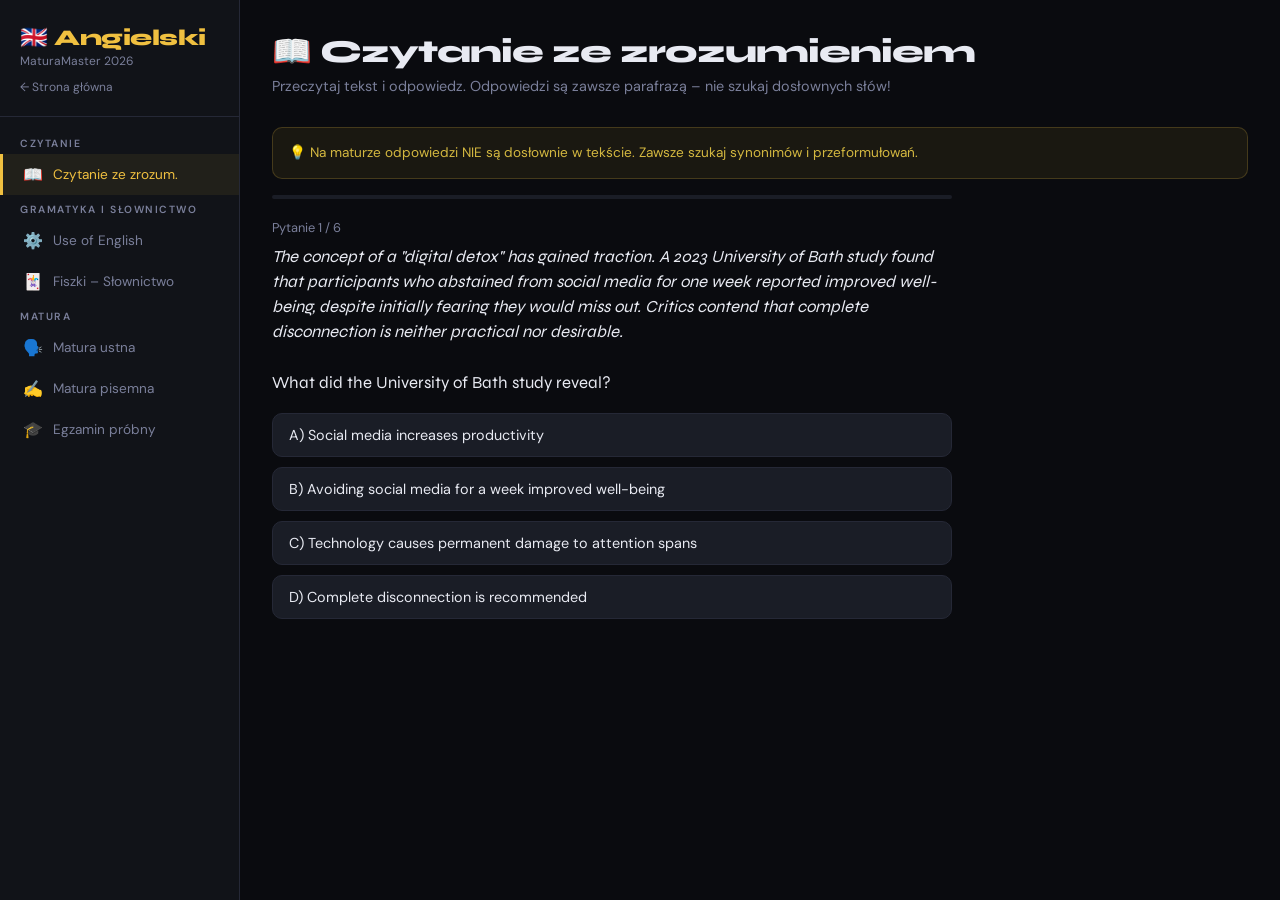
==== ang/index.html @ 71933442 "Pliki" ====
<!DOCTYPE html>
<html lang="pl">
<head>
<meta charset="UTF-8">
<meta name="viewport" content="width=device-width, initial-scale=1.0">
<title>Angielski – MaturaMaster 2026</title>
<link rel="stylesheet" href="../shared/style.css">
</head>
<body>
<button class="menu-toggle" onclick="toggleSidebar()">☰</button>
<div class="overlay" id="overlay" onclick="closeSidebar()"></div>

<nav class="sidebar" id="sidebar">
  <div class="logo">
    <h1>🇬🇧 Angielski</h1>
    <span>MaturaMaster 2026</span>
    <a href="../index.html" class="back">← Strona główna</a>
  </div>
  <div class="nav">
    <div class="nav-section">Czytanie</div>
    <button class="nav-btn active" onclick="showTab('czytanie')" data-tab="czytanie"><span class="icon">📖</span> Czytanie ze zrozum.</button>
    <div class="nav-section">Gramatyka i słownictwo</div>
    <button class="nav-btn" onclick="showTab('gramatyka')" data-tab="gramatyka"><span class="icon">⚙️</span> Use of English</button>
    <button class="nav-btn" onclick="showTab('fiszki')" data-tab="fiszki"><span class="icon">🃏</span> Fiszki – Słownictwo</button>
    <div class="nav-section">Matura</div>
    <button class="nav-btn" onclick="showTab('ustna')" data-tab="ustna"><span class="icon">🗣️</span> Matura ustna</button>
    <button class="nav-btn" onclick="showTab('pisemna')" data-tab="pisemna"><span class="icon">✍️</span> Matura pisemna</button>
    <button class="nav-btn" onclick="showTab('egzamin')" data-tab="egzamin"><span class="icon">🎓</span> Egzamin próbny</button>
  </div>
</nav>

<main class="main">

<!-- CZYTANIE -->
<div class="tab active" id="tab-czytanie">
  <div class="page-header"><h2>📖 Czytanie ze zrozumieniem</h2><p>Przeczytaj tekst i odpowiedz. Odpowiedzi są zawsze parafrazą – nie szukaj dosłownych słów!</p></div>
  <div class="info-box">💡 Na maturze odpowiedzi NIE są dosłownie w tekście. Zawsze szukaj synonimów i przeformułowań.</div>
  <div class="quiz-container" id="czytanie-container"></div>
</div>

<!-- GRAMATYKA -->
<div class="tab" id="tab-gramatyka">
  <div class="page-header"><h2>⚙️ Use of English</h2><p>Czasy, struktury, kolokacje, rejestry, słowotwórstwo.</p></div>
  <div class="quiz-container" id="gramatyka-container"></div>
</div>

<!-- FISZKI -->
<div class="tab" id="tab-fiszki">
  <div class="page-header"><h2>🃏 Fiszki – Słownictwo zaawansowane</h2><p>Kliknij kartę, aby odwrócić.</p></div>
  <div class="flashcard-container">
    <div class="flashcard-wrap" onclick="fcFlip('en')">
      <div class="flashcard" id="en-card">
        <div class="flashcard-front"><div class="label">VOCABULARY</div><div class="term" id="en-fc-front">…</div></div>
        <div class="flashcard-back"><div class="def" id="en-fc-back">…</div></div>
      </div>
    </div>
    <div class="flashcard-nav">
      <button class="btn btn-secondary" onclick="fcPrev('en')">← Poprzednia</button>
      <span class="fc-counter" id="en-fc-counter">1 / 1</span>
      <button class="btn btn-secondary" onclick="fcNext('en')">Następna →</button>
    </div>
  </div>
</div>

<!-- MATURA USTNA -->
<div class="tab" id="tab-ustna">
  <div class="page-header"><h2>🗣️ Matura ustna – Angielski</h2><p>Wylosuj pytanie, przygotuj odpowiedź (30 sek), mów min. 2 minuty.</p></div>
  <div class="card">
    <h3>🎲 Losowanie pytania</h3>
    <div id="en-q-box" style="font-size:1.05rem;font-family:var(--font-head);padding:16px;background:var(--surface2);border-radius:10px;min-height:56px;color:var(--muted);margin-bottom:16px">
      Naciśnij przycisk, aby wylosować pytanie…
    </div>
    <div style="display:flex;gap:10px;flex-wrap:wrap">
      <button class="btn btn-primary" onclick="losuj()">🎲 Losuj pytanie</button>
      <button class="btn btn-secondary" onclick="pokazOdp()">👁️ Pokaż wzorcową odpowiedź</button>
    </div>
    <div class="answer-feedback feedback-info" id="en-ans-box" style="margin-top:12px"></div>
  </div>
  <div class="card">
    <h3>🖼️ Opis fotografii – schemat</h3>
    <div style="font-size:.87rem;line-height:1.9;color:#c8ccd8">
      <p><strong style="color:var(--accent)">Krok 1 – Opis ogólny:</strong> "The photo shows... / In this picture I can see..."</p>
      <p style="margin-top:8px"><strong style="color:var(--accent)">Krok 2 – Szczegóły:</strong> "In the foreground... There are... who appear to be... The atmosphere seems..."</p>
      <p style="margin-top:8px"><strong style="color:var(--accent)">Krok 3 – Spekulacja:</strong> "This picture might illustrate... / It could be related to..."</p>
      <p style="margin-top:8px"><strong style="color:var(--accent)">Krok 4 – Pytania egzaminatora:</strong> Odpowiadaj bezpośrednio. "In my opinion... / That's a good point, however..."</p>
    </div>
  </div>
  <div class="card">
    <h3>💬 Przydatne zwroty</h3>
    <div style="display:grid;grid-template-columns:1fr 1fr;gap:16px;font-size:.83rem">
      <div><div style="color:var(--accent);font-weight:700;margin-bottom:6px">Wyrażanie opinii</div>
        <div style="color:#c8ccd8;line-height:2">In my opinion…<br>I strongly believe that…<br>From my perspective…<br>It seems to me that…</div></div>
      <div><div style="color:var(--accent);font-weight:700;margin-bottom:6px">Zgoda / niezgoda</div>
        <div style="color:#c8ccd8;line-height:2">I completely agree…<br>That's valid, however…<br>I see your point, but…<br>I beg to differ…</div></div>
      <div><div style="color:var(--accent);font-weight:700;margin-bottom:6px">Czas do myślenia</div>
        <div style="color:#c8ccd8;line-height:2">That's an interesting question…<br>Let me think about this…<br>Well, I would say…</div></div>
      <div><div style="color:var(--accent);font-weight:700;margin-bottom:6px">Podsumowanie</div>
        <div style="color:#c8ccd8;line-height:2">To sum up…<br>In conclusion…<br>All things considered…</div></div>
    </div>
  </div>
</div>

<!-- MATURA PISEMNA -->
<div class="tab" id="tab-pisemna">
  <div class="page-header"><h2>✍️ Matura pisemna – Szablony</h2><p>Kliknij szablon, aby rozwinąć.</p></div>
  <div id="pisemna-list"></div>
</div>

<!-- EGZAMIN -->
<div class="tab" id="tab-egzamin">
  <div class="page-header"><h2>🎓 Egzamin próbny – Angielski</h2><p>10 zadań: czytanie, gramatyka, słownictwo.</p></div>
  <div class="quiz-container" id="egzamin-container"></div>
</div>

</main>
<script src="../shared/engine.js"></script>
<script src="data.js"></script>
<script>
let aktywneQ = null;
function losuj() {
  let q;
  do { q = angUstnaData[Math.floor(Math.random() * angUstnaData.length)]; }
  while (q === aktywneQ && angUstnaData.length > 1);
  aktywneQ = q;
  const box = document.getElementById('en-q-box');
  box.textContent = q.q; box.style.color = 'var(--text)';
  const ans = document.getElementById('en-ans-box');
  ans.classList.remove('show'); ans.innerHTML = '';
}
function pokazOdp() {
  if (!aktywneQ) { losuj(); return; }
  const ans = document.getElementById('en-ans-box');
  ans.innerHTML = '<strong>Wzorcowa odpowiedź:</strong><br>' + aktywneQ.a;
  ans.classList.add('show');
}
function renderPisemna() {
  document.getElementById('pisemna-list').innerHTML = angPisemnaTemplates.map((t, i) => `
    <div class="accordion-item">
      <div class="accordion-header" onclick="this.parentElement.classList.toggle('open')">
        <div class="accordion-num">${i+1}</div>
        <div class="accordion-q">${t.title}</div>
        <span class="accordion-arrow">▼</span>
      </div>
      <div class="accordion-body">${t.content}</div>
    </div>`).join('');
}
window.addEventListener('DOMContentLoaded', () => {
  QE.init('read', angReadingData, 'czytanie-container');
  QE.init('gram', angGramatykaData, 'gramatyka-container');
  QE.init('aegz', angEgzaminData, 'egzamin-container');
  QE.fcInit('en', angFiszki);
  renderPisemna();
});
</script>
</body>
</html>
---- shared/style.css ----
@import url('https://fonts.googleapis.com/css2?family=Syne:wght@400;600;700;800&family=DM+Sans:ital,wght@0,300;0,400;0,500;1,300&display=swap');

:root {
  --bg: #0a0b0f;
  --surface: #111318;
  --surface2: #1a1d26;
  --border: #252836;
  --accent: #f0c040;
  --accent2: #e05a5a;
  --accent3: #5a9cf0;
  --accent4: #5ae0a0;
  --text: #e8eaf2;
  --muted: #7a7f9a;
  --radius: 12px;
  --font-head: 'Syne', sans-serif;
  --font-body: 'DM Sans', sans-serif;
}

* { box-sizing: border-box; margin: 0; padding: 0; }

body {
  font-family: var(--font-body);
  background: var(--bg);
  color: var(--text);
  min-height: 100vh;
  display: flex;
  overflow-x: hidden;
}

/* SIDEBAR */
.sidebar {
  width: 240px;
  min-height: 100vh;
  background: var(--surface);
  border-right: 1px solid var(--border);
  display: flex;
  flex-direction: column;
  position: fixed;
  left: 0; top: 0; bottom: 0;
  z-index: 100;
  transition: transform .3s ease;
}
.logo { padding: 24px 20px 20px; border-bottom: 1px solid var(--border); }
.logo h1 { font-family: var(--font-head); font-size: 1.4rem; font-weight: 800; color: var(--accent); letter-spacing: -0.5px; }
.logo span { color: var(--muted); font-size: .75rem; display: block; margin-top: 2px; }
.logo a.back { display: inline-block; margin-top: 10px; font-size: .75rem; color: var(--muted); text-decoration: none; }
.logo a.back:hover { color: var(--accent); }

.nav { flex: 1; padding: 12px 0; overflow-y: auto; }
.nav-section { padding: 8px 20px 4px; font-size: .65rem; text-transform: uppercase; letter-spacing: 1.5px; color: var(--muted); font-weight: 600; }
.nav-btn {
  display: flex; align-items: center; gap: 10px;
  width: 100%; padding: 10px 20px;
  background: none; border: none; cursor: pointer;
  color: var(--muted); font-family: var(--font-body);
  font-size: .85rem; text-align: left;
  transition: all .2s; border-left: 3px solid transparent;
}
.nav-btn:hover { color: var(--text); background: var(--surface2); }
.nav-btn.active { color: var(--accent); border-left-color: var(--accent); background: rgba(240,192,64,.07); }
.nav-btn .icon { font-size: 1rem; width: 20px; text-align: center; }

/* MAIN */
.main { margin-left: 240px; flex: 1; padding: 32px; max-width: calc(100vw - 240px); }
.tab { display: none; }
.tab.active { display: block; }

/* PAGE HEADER */
.page-header { margin-bottom: 32px; }
.page-header h2 { font-family: var(--font-head); font-size: 2rem; font-weight: 800; letter-spacing: -1px; }
.page-header p { color: var(--muted); margin-top: 6px; font-size: .9rem; }

/* CARDS */
.card { background: var(--surface); border: 1px solid var(--border); border-radius: var(--radius); padding: 24px; margin-bottom: 20px; }
.card h3 { font-family: var(--font-head); font-size: 1.05rem; font-weight: 700; margin-bottom: 12px; color: var(--accent); }

/* STATS ROW */
.stats-row { display: grid; grid-template-columns: repeat(auto-fit, minmax(140px, 1fr)); gap: 16px; margin-bottom: 24px; }
.stat-card { background: var(--surface); border: 1px solid var(--border); border-radius: var(--radius); padding: 20px; text-align: center; }
.stat-card .val { font-family: var(--font-head); font-size: 2rem; font-weight: 800; }
.stat-card .lbl { font-size: .72rem; color: var(--muted); margin-top: 4px; text-transform: uppercase; letter-spacing: 1px; }

/* ACCORDION */
.accordion-item { border: 1px solid var(--border); border-radius: 10px; margin-bottom: 8px; overflow: hidden; }
.accordion-header { display: flex; align-items: flex-start; gap: 12px; padding: 14px 16px; background: var(--surface2); cursor: pointer; transition: background .2s; }
.accordion-header:hover { background: #1e2130; }
.accordion-num { background: var(--accent); color: #000; font-family: var(--font-head); font-weight: 800; font-size: .75rem; min-width: 28px; height: 28px; border-radius: 8px; display: flex; align-items: center; justify-content: center; flex-shrink: 0; margin-top: 1px; }
.accordion-num.imp { background: var(--accent2); color: #fff; }
.accordion-q { font-size: .875rem; line-height: 1.5; flex: 1; }
.accordion-arrow { color: var(--muted); transition: transform .2s; flex-shrink: 0; font-size: .8rem; }
.accordion-item.open .accordion-arrow { transform: rotate(180deg); }
.accordion-body { display: none; padding: 16px; background: var(--bg); border-top: 1px solid var(--border); font-size: .87rem; line-height: 1.7; color: #c8ccd8; }
.accordion-item.open .accordion-body { display: block; }

/* QUIZ */
.quiz-container { max-width: 680px; }
.quiz-question-num { color: var(--muted); font-size: .8rem; margin-bottom: 8px; }
.quiz-question-text { font-family: var(--font-head); font-size: 1.05rem; margin-bottom: 18px; line-height: 1.5; }
.quiz-options { display: flex; flex-direction: column; gap: 10px; margin-bottom: 24px; }
.quiz-option { padding: 12px 16px; border: 1px solid var(--border); border-radius: 10px; cursor: pointer; background: var(--surface2); transition: all .2s; font-size: .9rem; text-align: left; color: var(--text); font-family: var(--font-body); }
.quiz-option:hover:not(.disabled) { border-color: var(--accent); }
.quiz-option.correct { border-color: var(--accent4); background: rgba(90,224,160,.1); color: var(--accent4); }
.quiz-option.wrong { border-color: var(--accent2); background: rgba(224,90,90,.1); color: var(--accent2); }
.quiz-option.disabled { pointer-events: none; }

.quiz-open-input { width: 100%; background: var(--surface2); border: 1px solid var(--border); border-radius: 10px; padding: 12px 16px; color: var(--text); font-family: var(--font-body); font-size: .9rem; resize: vertical; min-height: 80px; margin-bottom: 12px; }
.quiz-open-input:focus { outline: none; border-color: var(--accent); }

.quiz-num-input { background: var(--surface2); border: 1px solid var(--border); border-radius: 10px; padding: 12px 16px; color: var(--text); font-family: var(--font-head); font-size: 1.1rem; text-align: center; margin-bottom: 12px; display: block; width: 200px; }
.quiz-num-input:focus { outline: none; border-color: var(--accent); }

.quiz-result { text-align: center; padding: 32px; background: var(--surface2); border-radius: var(--radius); }
.quiz-result .score { font-family: var(--font-head); font-size: 3.5rem; font-weight: 800; color: var(--accent); }
.quiz-result p { color: var(--muted); margin-top: 8px; margin-bottom: 20px; }

.answer-feedback { padding: 12px 16px; border-radius: 8px; margin-top: 12px; font-size: .875rem; line-height: 1.6; display: none; }
.answer-feedback.show { display: block; }
.feedback-correct { background: rgba(90,224,160,.1); border: 1px solid rgba(90,224,160,.3); color: var(--accent4); }
.feedback-wrong { background: rgba(224,90,90,.1); border: 1px solid rgba(224,90,90,.3); color: var(--accent2); }
.feedback-info { background: rgba(90,156,240,.1); border: 1px solid rgba(90,156,240,.3); color: var(--accent3); }

.progress-quiz { height: 4px; background: var(--surface2); border-radius: 4px; margin-bottom: 20px; }
.progress-quiz-fill { height: 100%; background: var(--accent); border-radius: 4px; transition: width .3s; }

/* FLASHCARDS */
.flashcard-container { max-width: 500px; }
.flashcard-wrap { perspective: 1200px; height: 220px; margin-bottom: 24px; cursor: pointer; }
.flashcard { width: 100%; height: 100%; position: relative; transform-style: preserve-3d; transition: transform .5s ease; border-radius: var(--radius); }
.flashcard.flipped { transform: rotateY(180deg); }
.flashcard-front, .flashcard-back { position: absolute; inset: 0; backface-visibility: hidden; border-radius: var(--radius); display: flex; flex-direction: column; align-items: center; justify-content: center; padding: 24px; text-align: center; border: 1px solid var(--border); }
.flashcard-front { background: var(--surface); }
.flashcard-front .label { font-size: .7rem; text-transform: uppercase; letter-spacing: 1.5px; color: var(--accent); margin-bottom: 12px; font-weight: 700; }
.flashcard-front .term { font-family: var(--font-head); font-size: 1.2rem; font-weight: 700; }
.flashcard-back { background: #0f1420; transform: rotateY(180deg); border-color: var(--accent); }
.flashcard-back .def { font-size: .9rem; line-height: 1.6; color: #c8ccd8; }
.flashcard-nav { display: flex; align-items: center; gap: 16px; }
.fc-counter { color: var(--muted); font-size: .85rem; flex: 1; text-align: center; }

/* JOURNAL */
.journal-grid { display: grid; grid-template-columns: 1fr 1fr; gap: 20px; }
.task-item { display: flex; align-items: flex-start; gap: 10px; padding: 12px 16px; background: var(--surface2); border: 1px solid var(--border); border-radius: 10px; margin-bottom: 8px; }
.task-item.done { opacity: .5; }
.task-item.done .task-title { text-decoration: line-through; }
.task-title { font-size: .875rem; flex: 1; }
.task-meta { font-size: .72rem; color: var(--muted); margin-top: 3px; }
.task-check { width: 18px; height: 18px; accent-color: var(--accent); cursor: pointer; flex-shrink: 0; margin-top: 1px; }
.task-priority { font-size: .68rem; font-weight: 700; padding: 2px 8px; border-radius: 20px; }
.p-high { background: rgba(224,90,90,.2); color: var(--accent2); }
.p-med { background: rgba(240,192,64,.2); color: var(--accent); }
.p-low { background: rgba(90,224,160,.2); color: var(--accent4); }

.form-row { display: grid; grid-template-columns: 1fr 1fr; gap: 12px; margin-bottom: 12px; }
.form-input, .form-select, .form-textarea { width: 100%; background: var(--surface2); border: 1px solid var(--border); border-radius: 8px; padding: 10px 14px; color: var(--text); font-family: var(--font-body); font-size: .875rem; }
.form-input:focus, .form-select:focus { outline: none; border-color: var(--accent); }
.form-label { font-size: .78rem; color: var(--muted); margin-bottom: 5px; display: block; }
.form-select { appearance: none; }
.notes-area { width: 100%; background: var(--surface2); border: 1px solid var(--border); border-radius: 10px; padding: 16px; color: var(--text); font-family: var(--font-body); font-size: .9rem; resize: vertical; min-height: 160px; line-height: 1.7; }
.notes-area:focus { outline: none; border-color: var(--accent); }

/* MISC */
.btn { padding: 10px 22px; border: none; cursor: pointer; border-radius: 8px; font-family: var(--font-head); font-weight: 700; font-size: .85rem; transition: all .2s; }
.btn-primary { background: var(--accent); color: #000; }
.btn-primary:hover { background: #ffd060; }
.btn-secondary { background: var(--surface2); color: var(--text); border: 1px solid var(--border); }
.btn-secondary:hover { border-color: var(--accent); }
.btn-sm { padding: 6px 14px; font-size: .78rem; }
.btn-icon { background: none; border: none; cursor: pointer; color: var(--muted); padding: 4px 6px; border-radius: 6px; transition: all .2s; font-size: .85rem; }
.btn-icon:hover { color: var(--accent2); background: rgba(224,90,90,.1); }

.search-box { width: 100%; background: var(--surface2); border: 1px solid var(--border); border-radius: 8px; padding: 10px 14px; color: var(--text); font-family: var(--font-body); font-size: .875rem; margin-bottom: 16px; }
.search-box:focus { outline: none; border-color: var(--accent); }

.info-box { background: rgba(240,192,64,.07); border: 1px solid rgba(240,192,64,.2); border-radius: 10px; padding: 14px 16px; margin-bottom: 16px; font-size: .85rem; color: #d4b840; line-height: 1.6; }

.section-divider { display: flex; align-items: center; gap: 12px; margin: 28px 0 16px; }
.section-divider span { font-family: var(--font-head); font-weight: 700; font-size: .85rem; color: var(--muted); white-space: nowrap; }
.section-divider::before, .section-divider::after { content: ''; flex: 1; height: 1px; background: var(--border); }

.progress-bar-wrap { background: var(--surface2); border-radius: 20px; height: 8px; overflow: hidden; margin: 8px 0; }
.progress-bar-fill { height: 100%; background: linear-gradient(90deg, var(--accent), #ff9f40); border-radius: 20px; transition: width .5s ease; }

.priority-badge { display: inline-flex; align-items: center; gap: 4px; font-size: .68rem; font-weight: 700; padding: 2px 8px; border-radius: 20px; margin-left: 8px; }
.priority-high { background: rgba(224,90,90,.2); color: var(--accent2); }
.priority-med { background: rgba(240,192,64,.2); color: var(--accent); }

.sub-tabs { display: flex; gap: 8px; margin-bottom: 24px; flex-wrap: wrap; }
.sub-tab-btn { padding: 8px 16px; border-radius: 8px; border: 1px solid var(--border); background: var(--surface2); color: var(--muted); cursor: pointer; font-family: var(--font-body); font-size: .83rem; transition: all .2s; }
.sub-tab-btn.active { background: var(--accent); color: #000; border-color: var(--accent); font-weight: 700; }
.sub-tab-content { display: none; }
.sub-tab-content.active { display: block; }

.tag { display: inline-block; padding: 2px 8px; border-radius: 4px; font-size: .7rem; font-weight: 600; margin-right: 4px; }
.tag-pl { background: rgba(240,192,64,.2); color: var(--accent); }
.tag-en { background: rgba(90,156,240,.2); color: var(--accent3); }
.tag-mat { background: rgba(90,224,160,.2); color: var(--accent4); }
.tag-fiz { background: rgba(180,90,240,.2); color: #b45af0; }
.tag-inf { background: rgba(224,90,90,.2); color: var(--accent2); }
.tag-all { background: rgba(150,150,150,.2); color: var(--muted); }

.menu-toggle { display: none; position: fixed; top: 16px; left: 16px; z-index: 200; background: var(--surface); border: 1px solid var(--border); border-radius: 8px; padding: 8px 12px; cursor: pointer; color: var(--text); font-size: 1.2rem; }
.overlay { display: none; position: fixed; inset: 0; background: rgba(0,0,0,.6); z-index: 99; }
.overlay.show { display: block; }

@media (max-width: 768px) {
  .sidebar { transform: translateX(-100%); }
  .sidebar.open { transform: translateX(0); }
  .main { margin-left: 0; padding: 16px; padding-top: 60px; max-width: 100vw; }
  .menu-toggle { display: block; }
  .journal-grid { grid-template-columns: 1fr; }
  .form-row { grid-template-columns: 1fr; }
}
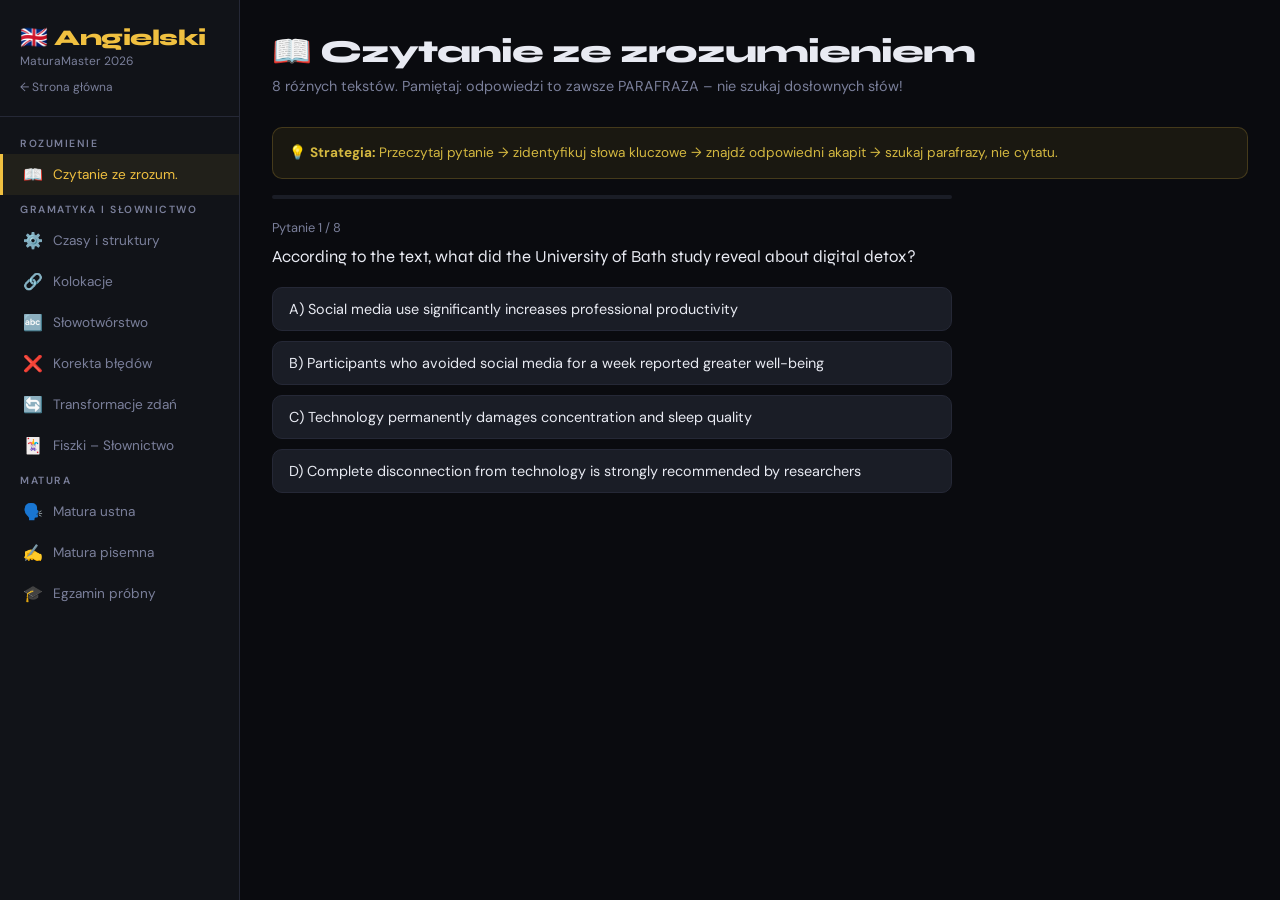
==== commit 5e14c9cd: "Ang i Pol" ====
--- a/ang/index.html
+++ b/ang/index.html
@@ -17,10 +17,14 @@
     <a href="../index.html" class="back">← Strona główna</a>
   </div>
   <div class="nav">
-    <div class="nav-section">Czytanie</div>
+    <div class="nav-section">Rozumienie</div>
     <button class="nav-btn active" onclick="showTab('czytanie')" data-tab="czytanie"><span class="icon">📖</span> Czytanie ze zrozum.</button>
     <div class="nav-section">Gramatyka i słownictwo</div>
-    <button class="nav-btn" onclick="showTab('gramatyka')" data-tab="gramatyka"><span class="icon">⚙️</span> Use of English</button>
+    <button class="nav-btn" onclick="showTab('gramatyka')" data-tab="gramatyka"><span class="icon">⚙️</span> Czasy i struktury</button>
+    <button class="nav-btn" onclick="showTab('kolokacje')" data-tab="kolokacje"><span class="icon">🔗</span> Kolokacje</button>
+    <button class="nav-btn" onclick="showTab('slowotwor')" data-tab="slowotwor"><span class="icon">🔤</span> Słowotwórstwo</button>
+    <button class="nav-btn" onclick="showTab('bledy')" data-tab="bledy"><span class="icon">❌</span> Korekta błędów</button>
+    <button class="nav-btn" onclick="showTab('transformacje')" data-tab="transformacje"><span class="icon">🔄</span> Transformacje zdań</button>
     <button class="nav-btn" onclick="showTab('fiszki')" data-tab="fiszki"><span class="icon">🃏</span> Fiszki – Słownictwo</button>
     <div class="nav-section">Matura</div>
     <button class="nav-btn" onclick="showTab('ustna')" data-tab="ustna"><span class="icon">🗣️</span> Matura ustna</button>
@@ -33,24 +37,79 @@
 
 <!-- CZYTANIE -->
 <div class="tab active" id="tab-czytanie">
-  <div class="page-header"><h2>📖 Czytanie ze zrozumieniem</h2><p>Przeczytaj tekst i odpowiedz. Odpowiedzi są zawsze parafrazą – nie szukaj dosłownych słów!</p></div>
-  <div class="info-box">💡 Na maturze odpowiedzi NIE są dosłownie w tekście. Zawsze szukaj synonimów i przeformułowań.</div>
+  <div class="page-header"><h2>📖 Czytanie ze zrozumieniem</h2>
+    <p>8 różnych tekstów. Pamiętaj: odpowiedzi to zawsze PARAFRAZA – nie szukaj dosłownych słów!</p></div>
+  <div class="info-box">💡 <strong>Strategia:</strong> Przeczytaj pytanie → zidentyfikuj słowa kluczowe → znajdź odpowiedni akapit → szukaj parafrazy, nie cytatu.</div>
   <div class="quiz-container" id="czytanie-container"></div>
 </div>
 
 <!-- GRAMATYKA -->
 <div class="tab" id="tab-gramatyka">
-  <div class="page-header"><h2>⚙️ Use of English</h2><p>Czasy, struktury, kolokacje, rejestry, słowotwórstwo.</p></div>
+  <div class="page-header"><h2>⚙️ Czasy i struktury gramatyczne</h2>
+    <p>Czasy, strona bierna, kondycjonały, mowa zależna, inwersja.</p></div>
+  <div class="info-box-blue">
+    <strong>Kluczowe struktury na maturze rozszerzonej:</strong><br>
+    Present Perfect vs Past Simple · Past Perfect Continuous · 2nd i 3rd Conditional ·
+    Passive Voice (wszystkie czasy) · Reported Speech · Inversion (Not only, Hardly, Never) ·
+    Wish/If only · It's time/I'd rather · Mixed Conditionals
+  </div>
   <div class="quiz-container" id="gramatyka-container"></div>
+</div>
+
+<!-- KOLOKACJE -->
+<div class="tab" id="tab-kolokacje">
+  <div class="page-header"><h2>🔗 Kolokacje i wyrażenia stałe</h2>
+    <p>Make/Do/Take/Have + noun – typowe pułapki maturalne.</p></div>
+  <div class="info-box">
+    💡 <strong>Najczęstsze błędy:</strong> make/do, take/have, at/in/on (prepositions).
+    Kolokacje trzeba znać na pamięć – nie da się ich wyprowadzić logicznie!
+  </div>
+  <div class="quiz-container" id="kolokacje-container"></div>
+</div>
+
+<!-- SŁOWOTWÓRSTWO -->
+<div class="tab" id="tab-slowotwor">
+  <div class="page-header"><h2>🔤 Słowotwórstwo (Word Formation)</h2>
+    <p>Prefiksy, sufiksy, kategorie gramatyczne.</p></div>
+  <div class="info-box-blue">
+    <strong>Kluczowe prefiksy:</strong> un-, in-/im-/ir-/il-, dis-, mis-, over-, under-, re-, pre-, co-<br>
+    <strong>Sufiksy rzeczownikowe:</strong> -tion/-sion, -ness, -ity/-ty, -ment, -er/-or, -ance/-ence, -ship<br>
+    <strong>Sufiksy przymiotnikowe:</strong> -ful, -less, -able/-ible, -ous/-ious, -ive, -al, -ic, -ent/-ant<br>
+    <strong>Sufiksy przysłówkowe:</strong> -ly (+ przymiotnik)<br>
+    <strong>Uwaga:</strong> Niektóre słowa są nieregularne (strong → strength, wide → width, deep → depth)
+  </div>
+  <div class="quiz-container" id="slowotwor-container"></div>
+</div>
+
+<!-- BŁĘDY -->
+<div class="tab" id="tab-bledy">
+  <div class="page-header"><h2>❌ Korekta błędów (Error Correction)</h2>
+    <p>Znajdź i popraw błąd w zdaniu.</p></div>
+  <div class="info-box">💡 <strong>Najczęstsze obszary błędów:</strong>
+    Countable/uncountable nouns · Since/for · Suggest/recommend + -ing ·
+    Despite (without 'of') · Collective nouns (singular/plural) · Gradable/non-gradable adjectives
+  </div>
+  <div class="quiz-container" id="bledy-container"></div>
+</div>
+
+<!-- TRANSFORMACJE -->
+<div class="tab" id="tab-transformacje">
+  <div class="page-header"><h2>🔄 Transformacje zdań (Key Word Transformations)</h2>
+    <p>Przepisz zdanie używając podanego słowa. Typ zadania B2/C1.</p></div>
+  <div class="info-box">💡 <strong>Zasady:</strong> Nie zmieniaj znaczenia zdania. Użyj podanego słowa.
+    Zwykle zmienia się: stronę (active/passive), czas, strukturę (too → enough, although → despite).
+  </div>
+  <div class="quiz-container" id="transformacje-container"></div>
 </div>
 
 <!-- FISZKI -->
 <div class="tab" id="tab-fiszki">
-  <div class="page-header"><h2>🃏 Fiszki – Słownictwo zaawansowane</h2><p>Kliknij kartę, aby odwrócić.</p></div>
+  <div class="page-header"><h2>🃏 Fiszki – Słownictwo zaawansowane (C1)</h2>
+    <p>Kliknij kartę, aby odwrócić.</p></div>
   <div class="flashcard-container">
     <div class="flashcard-wrap" onclick="fcFlip('en')">
       <div class="flashcard" id="en-card">
-        <div class="flashcard-front"><div class="label">VOCABULARY</div><div class="term" id="en-fc-front">…</div></div>
+        <div class="flashcard-front"><div class="label">VOCABULARY / STRUCTURE</div><div class="term" id="en-fc-front">…</div></div>
         <div class="flashcard-back"><div class="def" id="en-fc-back">…</div></div>
       </div>
     </div>
@@ -64,89 +123,124 @@
 
 <!-- MATURA USTNA -->
 <div class="tab" id="tab-ustna">
-  <div class="page-header"><h2>🗣️ Matura ustna – Angielski</h2><p>Wylosuj pytanie, przygotuj odpowiedź (30 sek), mów min. 2 minuty.</p></div>
+  <div class="page-header"><h2>🗣️ Matura ustna – Język Angielski</h2>
+    <p>Wylosuj pytanie, przygotuj odpowiedź (30 sek), mów min. 2–3 minuty.</p></div>
   <div class="card">
-    <h3>🎲 Losowanie pytania</h3>
+    <h3>🎲 Losowanie pytania do rozmowy</h3>
     <div id="en-q-box" style="font-size:1.05rem;font-family:var(--font-head);padding:16px;background:var(--surface2);border-radius:10px;min-height:56px;color:var(--muted);margin-bottom:16px">
       Naciśnij przycisk, aby wylosować pytanie…
     </div>
-    <div style="display:flex;gap:10px;flex-wrap:wrap">
+    <div style="display:flex;gap:10px;flex-wrap:wrap;margin-bottom:16px">
       <button class="btn btn-primary" onclick="losuj()">🎲 Losuj pytanie</button>
       <button class="btn btn-secondary" onclick="pokazOdp()">👁️ Pokaż wzorcową odpowiedź</button>
     </div>
-    <div class="answer-feedback feedback-info" id="en-ans-box" style="margin-top:12px"></div>
-  </div>
+    <div class="answer-feedback feedback-info" id="en-ans-box"></div>
+  </div>
+
   <div class="card">
-    <h3>🖼️ Opis fotografii – schemat</h3>
+    <h3>🖼️ Opis fotografii – schemat (3–4 minuty)</h3>
     <div style="font-size:.87rem;line-height:1.9;color:#c8ccd8">
-      <p><strong style="color:var(--accent)">Krok 1 – Opis ogólny:</strong> "The photo shows... / In this picture I can see..."</p>
-      <p style="margin-top:8px"><strong style="color:var(--accent)">Krok 2 – Szczegóły:</strong> "In the foreground... There are... who appear to be... The atmosphere seems..."</p>
-      <p style="margin-top:8px"><strong style="color:var(--accent)">Krok 3 – Spekulacja:</strong> "This picture might illustrate... / It could be related to..."</p>
-      <p style="margin-top:8px"><strong style="color:var(--accent)">Krok 4 – Pytania egzaminatora:</strong> Odpowiadaj bezpośrednio. "In my opinion... / That's a good point, however..."</p>
-    </div>
-  </div>
+      <p><strong style="color:var(--accent)">Krok 1 – Opis ogólny (1 zdanie):</strong><br>
+      "The photo shows... / This picture depicts... / In this photograph I can see..."</p>
+      <p style="margin-top:8px"><strong style="color:var(--accent)">Krok 2 – Szczegóły (4–5 zdań):</strong><br>
+      "In the foreground... In the background... On the left/right..."<br>
+      "There are [people] who appear to be... / who seem to be..."<br>
+      "The atmosphere seems... / The mood is... / It looks as if..."</p>
+      <p style="margin-top:8px"><strong style="color:var(--accent)">Krok 3 – Spekulacja (2 zdania):</strong><br>
+      "This picture might illustrate... / It could be related to..."<br>
+      "I would guess this was taken in... / at... / during..."</p>
+      <p style="margin-top:8px"><strong style="color:var(--accent)">Krok 4 – Pytania egzaminatora:</strong><br>
+      Odpowiadaj BEZPOŚREDNIO. Daj powody. "In my opinion...", "I strongly believe...", "From my perspective..."</p>
+    </div>
+  </div>
+
   <div class="card">
-    <h3>💬 Przydatne zwroty</h3>
+    <h3>💬 Przydatne zwroty – matura ustna</h3>
     <div style="display:grid;grid-template-columns:1fr 1fr;gap:16px;font-size:.83rem">
-      <div><div style="color:var(--accent);font-weight:700;margin-bottom:6px">Wyrażanie opinii</div>
-        <div style="color:#c8ccd8;line-height:2">In my opinion…<br>I strongly believe that…<br>From my perspective…<br>It seems to me that…</div></div>
-      <div><div style="color:var(--accent);font-weight:700;margin-bottom:6px">Zgoda / niezgoda</div>
-        <div style="color:#c8ccd8;line-height:2">I completely agree…<br>That's valid, however…<br>I see your point, but…<br>I beg to differ…</div></div>
-      <div><div style="color:var(--accent);font-weight:700;margin-bottom:6px">Czas do myślenia</div>
-        <div style="color:#c8ccd8;line-height:2">That's an interesting question…<br>Let me think about this…<br>Well, I would say…</div></div>
-      <div><div style="color:var(--accent);font-weight:700;margin-bottom:6px">Podsumowanie</div>
-        <div style="color:#c8ccd8;line-height:2">To sum up…<br>In conclusion…<br>All things considered…</div></div>
+      <div>
+        <div style="color:var(--accent);font-weight:700;margin-bottom:6px">Wyrażanie opinii</div>
+        <div style="color:#c8ccd8;line-height:2">In my view/opinion...<br>I strongly believe that...<br>From my perspective...<br>As far as I'm concerned...<br>It seems to me that...<br>I would argue that...</div>
+      </div>
+      <div>
+        <div style="color:var(--accent);font-weight:700;margin-bottom:6px">Zgoda / Niezgoda</div>
+        <div style="color:#c8ccd8;line-height:2">I completely agree with...<br>That's a valid point, however...<br>I see your point, but...<br>I beg to differ...<br>On the other hand...<br>I'm not entirely convinced...</div>
+      </div>
+      <div>
+        <div style="color:var(--accent);font-weight:700;margin-bottom:6px">Czas do myślenia</div>
+        <div style="color:#c8ccd8;line-height:2">That's an interesting question...<br>Let me think about this...<br>Well, I would say...<br>If I'm not mistaken...<br>Off the top of my head...</div>
+      </div>
+      <div>
+        <div style="color:var(--accent);font-weight:700;margin-bottom:6px">Podsumowanie</div>
+        <div style="color:#c8ccd8;line-height:2">To sum up...<br>In conclusion...<br>All things considered...<br>Taking everything into account...<br>On balance, I would say...</div>
+      </div>
     </div>
   </div>
 </div>
 
 <!-- MATURA PISEMNA -->
 <div class="tab" id="tab-pisemna">
-  <div class="page-header"><h2>✍️ Matura pisemna – Szablony</h2><p>Kliknij szablon, aby rozwinąć.</p></div>
+  <div class="page-header"><h2>✍️ Matura pisemna – Szablony i strategie</h2>
+    <p>Kliknij szablon, aby rozwinąć.</p></div>
+  <div class="info-box">
+    📝 <strong>Na maturze pisemnej (rozszerzonej):</strong> 2 teksty dłuższe (200–250 słów każdy).
+    Najczęstsze typy: for&against essay, opinion essay, letter, article, review.
+    Oceniane: treść, spójność, słownictwo, gramatyka.
+  </div>
   <div id="pisemna-list"></div>
 </div>
 
 <!-- EGZAMIN -->
 <div class="tab" id="tab-egzamin">
-  <div class="page-header"><h2>🎓 Egzamin próbny – Angielski</h2><p>10 zadań: czytanie, gramatyka, słownictwo.</p></div>
+  <div class="page-header"><h2>🎓 Egzamin próbny – Język Angielski</h2>
+    <p>10 zadań mieszanych: czytanie, gramatyka, słowotwórstwo, transformacje.</p></div>
   <div class="quiz-container" id="egzamin-container"></div>
 </div>
 
 </main>
+
 <script src="../shared/engine.js"></script>
 <script src="data.js"></script>
 <script>
 let aktywneQ = null;
+
 function losuj() {
   let q;
   do { q = angUstnaData[Math.floor(Math.random() * angUstnaData.length)]; }
   while (q === aktywneQ && angUstnaData.length > 1);
   aktywneQ = q;
   const box = document.getElementById('en-q-box');
-  box.textContent = q.q; box.style.color = 'var(--text)';
+  box.textContent = q.q;
+  box.style.color = 'var(--text)';
   const ans = document.getElementById('en-ans-box');
   ans.classList.remove('show'); ans.innerHTML = '';
 }
+
 function pokazOdp() {
   if (!aktywneQ) { losuj(); return; }
   const ans = document.getElementById('en-ans-box');
-  ans.innerHTML = '<strong>Wzorcowa odpowiedź:</strong><br>' + aktywneQ.a;
+  ans.innerHTML = '<strong>Wzorcowa odpowiedź:</strong><br>' + aktywneQ.a.replace(/\n/g,'<br>');
   ans.classList.add('show');
 }
+
 function renderPisemna() {
   document.getElementById('pisemna-list').innerHTML = angPisemnaTemplates.map((t, i) => `
     <div class="accordion-item">
       <div class="accordion-header" onclick="this.parentElement.classList.toggle('open')">
         <div class="accordion-num">${i+1}</div>
-        <div class="accordion-q">${t.title}</div>
+        <div class="accordion-q" style="font-weight:600">${t.title}</div>
         <span class="accordion-arrow">▼</span>
       </div>
-      <div class="accordion-body">${t.content}</div>
+      <div class="accordion-body" style="font-size:.88rem;line-height:1.8">${t.content}</div>
     </div>`).join('');
 }
+
 window.addEventListener('DOMContentLoaded', () => {
   QE.init('read', angReadingData, 'czytanie-container');
   QE.init('gram', angGramatykaData, 'gramatyka-container');
+  QE.init('kol', angKolokacjeData, 'kolokacje-container');
+  QE.init('wf', angWordFormData, 'slowotwor-container');
+  QE.init('err', angBledyData, 'bledy-container');
+  QE.init('trans', angTransformData, 'transformacje-container');
   QE.init('aegz', angEgzaminData, 'egzamin-container');
   QE.fcInit('en', angFiszki);
   renderPisemna();
